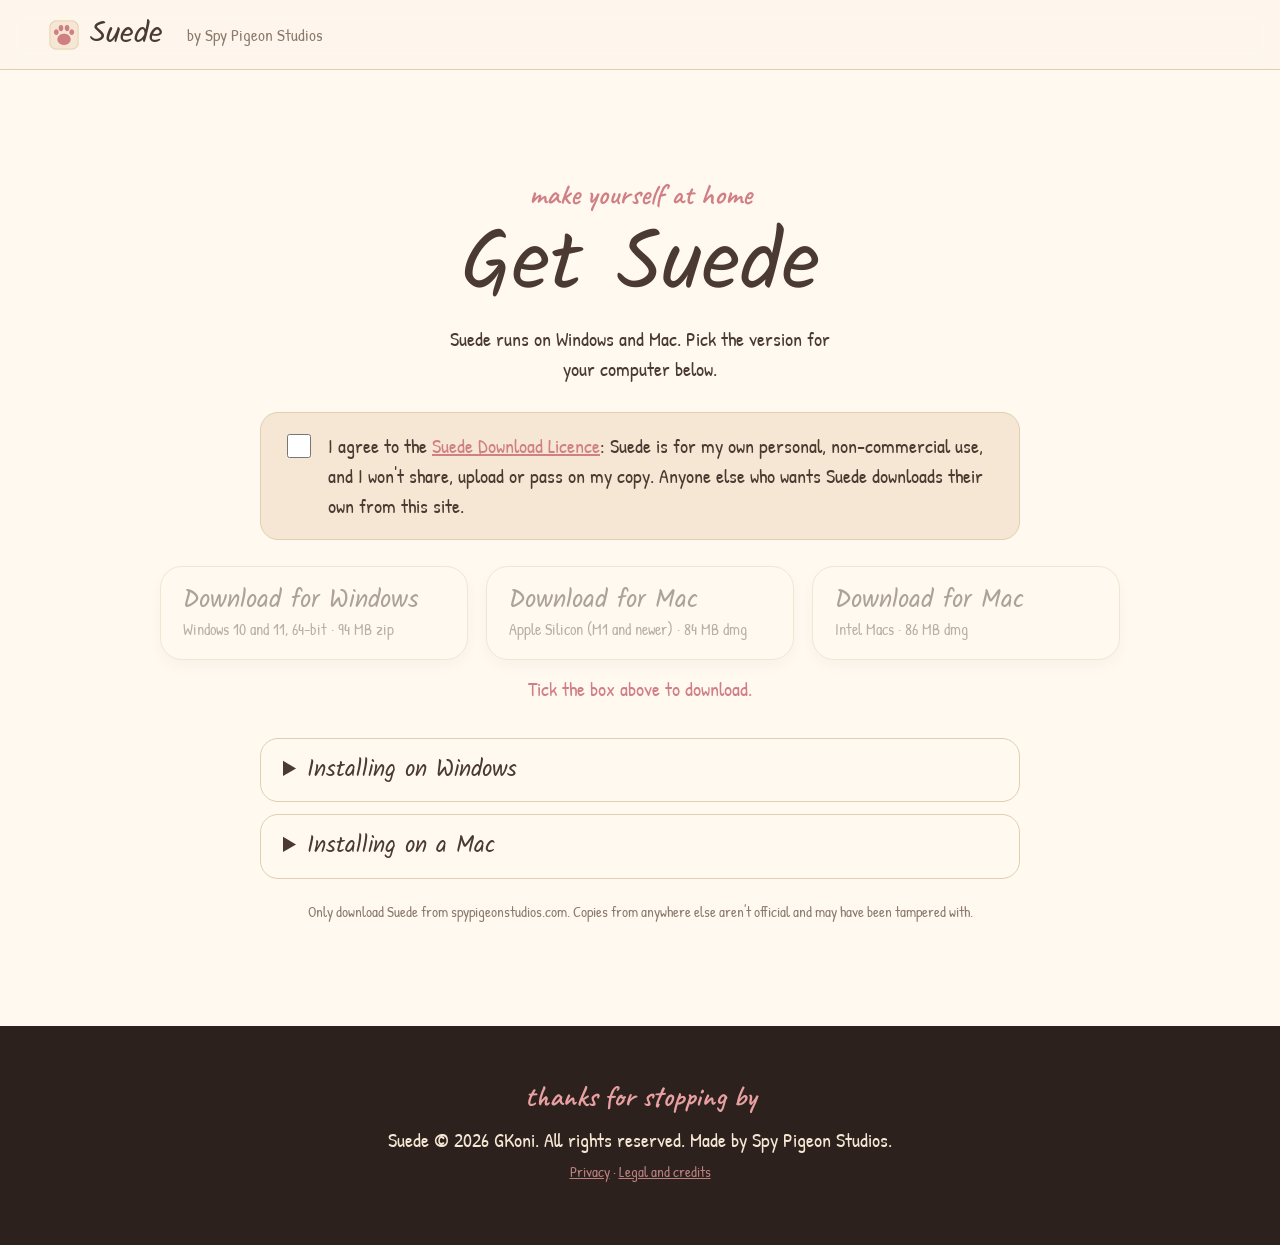
==== get/index.html @ 7450d318 "Add spypigeonstudios.com/get, which shows the right download for your computer Detects Windows, Appl" ====
<!doctype html>
<!-- Suede. Copyright (c) 2026 GKoni. All rights reserved. Made by Spy Pigeon Studios. -->
<html lang="en">
<head>
    <meta charset="utf-8">
    <meta name="viewport" content="width=device-width, initial-scale=1">
    <title>Get Suede</title>
    <meta name="description" content="Download Suede for your computer: Windows, or Mac with Apple Silicon or Intel.">
    <meta property="og:title" content="Get Suede">
    <meta property="og:description" content="Download Suede for your Windows PC or Mac.">
    <meta property="og:image" content="https://spypigeonstudios.com/images/desk-halloween.jpg">
    <meta property="og:url" content="https://spypigeonstudios.com/get/">
    <meta name="theme-color" content="#F6E7D5">
    <link rel="canonical" href="https://spypigeonstudios.com/get/">
    <link rel="icon" href="../favicon.ico">
    <link rel="apple-touch-icon" href="../images/icon-180.png">
    <link rel="stylesheet" href="../style.css">
    <link rel="stylesheet" href="get.css">
</head>
<body class="get-page">
    <header class="top">
        <a class="brand" href="../">
            <img src="../images/icon-64.png" alt="" width="32" height="32">
            <span>Suede</span>
        </a>
        <span class="studio">by Spy Pigeon Studios</span>
    </header>

    <main class="band soft download">
        <p class="script">make yourself at home</p>
        <h1>Get Suede</h1>
        <p class="intro" id="found">Version 1.0.2, for your own personal use.</p>

        <div class="agree-box">
            <label class="agree">
                <input type="checkbox" id="agree">
                <span>I agree to the <a href="../legal.html#download-licence">Suede Download Licence</a>: Suede is for my own personal, non-commercial use, and I won't share, upload or pass on my copy. Anyone else who wants Suede downloads their own from this site.</span>
            </label>
        </div>

        <div class="downloads" id="downloads" aria-disabled="true">
            <a class="get" data-os="windows" aria-label="Download for Windows" href="https://github.com/RonTheRentalCop/Spy-Pigeon-Studios/releases/download/v1.0.2/Suede-1.0.2-windows-x64.zip" download>
                <span class="get-name">Download for Windows</span>
                <span class="get-detail">Windows 10 and 11, 64-bit · 94 MB zip</span>
            </a>
            <a class="get" data-os="mac-arm" aria-label="Download for Mac (Apple Silicon)" href="https://github.com/RonTheRentalCop/Spy-Pigeon-Studios/releases/download/v1.0.2/Suede-1.0.2-mac-apple-silicon.dmg" download>
                <span class="get-name">Download for Mac</span>
                <span class="get-detail">Apple Silicon (M1 and newer) · 84 MB dmg</span>
            </a>
            <a class="get" data-os="mac-intel" aria-label="Download for Mac (Intel)" href="https://github.com/RonTheRentalCop/Spy-Pigeon-Studios/releases/download/v1.0.2/Suede-1.0.2-mac-intel.dmg" download>
                <span class="get-name">Download for Mac</span>
                <span class="get-detail">Intel Macs · 86 MB dmg</span>
            </a>
        </div>
        <p class="tick-first" id="tick-first">Tick the box above to download.</p>

        <p class="switch" id="switch" hidden>
            <button type="button" id="intel" hidden>Got an Intel Mac?</button>
            <button type="button" id="others">Other versions</button>
        </p>

        <div class="install-help">
            <details data-for="windows">
                <summary>Installing on Windows</summary>
                <ol>
                    <li>Unzip the whole Suede folder somewhere you like, such as Documents, and keep everything in it together.</li>
                    <li>Double-click <strong>Suede.exe</strong>.</li>
                    <li>Windows may say "Windows protected your PC" because Suede isn't code-signed yet. Click <strong>More info</strong>, then <strong>Run anyway</strong>.</li>
                    <li>Suede lives in the system tray as a little pink paw. Right-click it to open Suede or quit.</li>
                </ol>
            </details>
            <details data-for="mac">
                <summary>Installing on a Mac</summary>
                <ol>
                    <li>Not sure which Mac you have? Open the Apple menu, choose <strong>About This Mac</strong>, and look at <strong>Chip</strong>. "Apple M…" means Apple Silicon. "Intel" means Intel.</li>
                    <li>Open the downloaded file and drag <strong>Suede</strong> into <strong>Applications</strong>.</li>
                    <li>The first time, macOS may say it can't check Suede because Suede isn't notarised by Apple yet. Open <strong>System Settings</strong>, then <strong>Privacy &amp; Security</strong>, scroll down and click <strong>Open Anyway</strong> next to Suede.</li>
                    <li>Suede lives in the menu bar as a little pink paw.</li>
                </ol>
            </details>
        </div>
        <p class="small center fine-print">Only download Suede from spypigeonstudios.com. Copies from anywhere else aren't official and may have been tampered with.</p>
    </main>

    <footer>
        <p class="script">thanks for stopping by</p>
        <p>Suede &copy; 2026 GKoni. All rights reserved. Made by Spy Pigeon Studios.</p>
        <p class="small"><a href="../privacy.html">Privacy</a> · <a href="../legal.html">Legal and credits</a></p>
    </footer>

    <script src="get.js"></script>
    <script src="../analytics.js"></script>
</body>
</html>
---- style.css ----
@font-face { font-family: "Kalam"; src: url("fonts/Kalam-Regular.ttf") format("truetype"); font-display: swap; }
@font-face { font-family: "Patrick Hand"; src: url("fonts/PatrickHand-Regular.ttf") format("truetype"); font-display: swap; }
@font-face { font-family: "Caveat"; src: url("fonts/Caveat[wght].ttf") format("truetype"); font-weight: 400 700; font-display: swap; }

:root {
    --cream: #F6E7D5;
    --light-cream: #FFF9F0;
    --shadow: #E3CDB0;
    --dark-patch: #4A3A31;
    --deep-brown: #2C211C;
    --pink: #E9A0A3;
    --pink-shadow: #D07F85;
    --vine: #7E8F5E;
    --muted: #8C7A6C;
    --lift: 0 18px 40px rgba(44, 33, 28, 0.18);
}

* { box-sizing: border-box; }

html { scroll-behavior: smooth; }

body {
    margin: 0;
    background: var(--cream);
    color: var(--dark-patch);
    font-family: "Patrick Hand", sans-serif;
    font-size: 20px;
    line-height: 1.5;
}

img { max-width: 100%; height: auto; display: block; }

h1, h2, h3 { font-family: "Kalam", cursive; font-weight: 400; line-height: 1.1; margin: 0; color: var(--dark-patch); }
h2 { font-size: clamp(32px, 4.5vw, 46px); }
h3 { font-size: 26px; }

a { color: var(--pink-shadow); }

.script { font-family: "Caveat", cursive; font-weight: 600; color: var(--pink-shadow); font-size: 30px; margin: 0; }
.small { font-size: 15px; }

.top {
    position: sticky;
    top: 0;
    z-index: 10;
    display: flex;
    align-items: center;
    gap: 24px;
    padding: 12px clamp(16px, 4vw, 48px);
    background: rgba(255, 249, 240, 0.88);
    backdrop-filter: blur(8px);
    border-bottom: 1px solid var(--shadow);
}

.brand { display: flex; align-items: center; gap: 10px; text-decoration: none; color: var(--dark-patch); font-family: "Kalam", cursive; font-size: 30px; }
.top nav { display: flex; gap: 22px; margin-left: auto; }
.top nav a { color: var(--dark-patch); text-decoration: none; }
.top nav a:hover { color: var(--pink-shadow); }
.studio { color: var(--muted); font-size: 17px; }
.discord {
    display: inline-flex;
    align-items: center;
    gap: 8px;
    padding: 6px 16px;
    border-radius: 40px;
    background: var(--pink);
    color: var(--deep-brown);
    font-size: 18px;
    text-decoration: none;
    white-space: nowrap;
    box-shadow: 0 4px 12px rgba(208, 127, 133, 0.3);
    transition: transform 0.2s ease;
}
.discord:hover { transform: translateY(-1px); }
.discord:focus-visible { outline: 3px solid var(--pink-shadow); outline-offset: 3px; }

.hero {
    position: relative;
    overflow: hidden;
    display: grid;
    grid-template-columns: minmax(0, 5fr) minmax(0, 7fr);
    gap: clamp(24px, 4vw, 64px);
    align-items: center;
    padding: clamp(48px, 7vw, 110px) clamp(16px, 5vw, 72px) clamp(60px, 8vw, 120px);
    background: linear-gradient(90deg, rgba(246, 231, 213, 0.94) 0%, rgba(246, 231, 213, 0.75) 45%, rgba(246, 231, 213, 0.35) 100%), url("images/paper-vines.jpg") top right / cover no-repeat;
}

#leaves { position: absolute; inset: 0; width: 100%; height: 100%; pointer-events: none; }
.hero-words, .hero .screen { position: relative; }

.hero h1 { font-size: clamp(84px, 13vw, 160px); line-height: 0.95; color: #7A6A45; text-shadow: 0 2px 0 rgba(255, 249, 240, 0.8); }
.lead { font-size: clamp(21px, 2vw, 25px); max-width: 30ch; margin: 18px 0 28px; }

.actions { display: flex; flex-wrap: wrap; gap: 14px; align-items: center; }

.button, .badge {
    display: inline-flex;
    align-items: center;
    padding: 10px 24px;
    border-radius: 40px;
    font-size: 21px;
    text-decoration: none;
}

.button { background: var(--pink); color: var(--deep-brown); border: 1px solid var(--pink); box-shadow: 0 6px 16px rgba(208, 127, 133, 0.35); transition: transform 0.2s ease; }
.button:hover { transform: translateY(-2px); }
.badge { background: var(--light-cream); border: 1px solid var(--shadow); color: var(--dark-patch); }

.screen {
    position: relative;
    margin: 0;
    padding: 10px;
    background: var(--light-cream);
    border-radius: 18px;
    box-shadow: var(--lift);
}

.screen img { border-radius: 10px; }
.tilt-right { transform: rotate(1.5deg); }
.tilt-left { transform: rotate(-1.5deg); }

.tape {
    position: absolute;
    top: -12px;
    left: 50%;
    width: 110px;
    height: 26px;
    margin-left: -55px;
    background: rgba(233, 160, 163, 0.7);
    transform: rotate(-3deg);
    z-index: 1;
}

.band { padding: clamp(56px, 8vw, 110px) clamp(16px, 5vw, 72px); }
.band.soft { background: var(--light-cream); }
.band > h2, .band > .intro { text-align: center; }
.intro { max-width: 46ch; margin: 14px auto 40px; color: var(--muted); }

.cards { display: grid; grid-template-columns: repeat(auto-fit, minmax(min(300px, 100%), 1fr)); gap: 22px; max-width: 1080px; margin: 0 auto; }

.card {
    background: var(--light-cream);
    border: 1px solid var(--shadow);
    border-radius: 22px;
    padding: 24px 26px;
    box-shadow: 0 6px 18px rgba(44, 33, 28, 0.08);
}

.card h3 { margin-bottom: 8px; }
.card p { margin: 0; }
.note-card { background: #F4C7C3; border-color: var(--pink); border-radius: 4px 4px 26px 4px; transform: rotate(-1deg); }

.tabs { display: flex; flex-wrap: wrap; justify-content: center; gap: 10px; margin-bottom: 28px; }

.tab {
    font: inherit;
    font-size: 19px;
    padding: 8px 20px;
    border-radius: 40px;
    border: 1px solid var(--shadow);
    background: var(--cream);
    color: var(--dark-patch);
    cursor: pointer;
}

.tab.on { background: var(--pink); border-color: var(--pink); color: var(--deep-brown); }
.screen.wide { max-width: 1100px; margin: 0 auto; }
.screen.wide img { transition: opacity 0.35s ease; }
.caption { text-align: center; margin-top: 18px; }

.split { display: grid; grid-template-columns: minmax(0, 1fr) minmax(0, 1fr); gap: clamp(28px, 5vw, 72px); align-items: center; }
.split h2 { margin-bottom: 16px; }

.ticks { list-style: none; padding: 0; margin: 20px 0 0; }
.ticks li { position: relative; padding-left: 32px; margin: 8px 0; }
.ticks li::before { content: ""; position: absolute; left: 4px; top: 9px; width: 12px; height: 7px; border-left: 3px solid var(--vine); border-bottom: 3px solid var(--vine); transform: rotate(-45deg); }

.faq { max-width: 760px; margin: 36px auto 0; }

details {
    background: var(--light-cream);
    border: 1px solid var(--shadow);
    border-radius: 18px;
    padding: 14px 22px;
    margin-bottom: 12px;
}

summary { cursor: pointer; font-family: "Kalam", cursive; font-size: 23px; }
details p { margin: 10px 0 2px; }

footer { text-align: center; padding: 48px 16px 56px; background: var(--deep-brown); color: var(--cream); }
footer p { margin: 6px 0; }
footer .script { color: var(--pink); }
footer .small { color: var(--shadow); opacity: 0.75; }

/* Showcase: the setup exhibit */
.top nav a[aria-current="page"] { color: var(--pink-shadow); }
.exhibit-head { text-align: center; padding-bottom: clamp(28px, 4vw, 48px); }
.exhibit-head h1 { font-size: clamp(56px, 9vw, 104px); color: #7A6A45; margin: 4px 0 0; }
.exhibit-head .intro { margin-bottom: 0; }

.wall { columns: 3 320px; column-gap: 34px; max-width: 1180px; margin: 0 auto; }

.polaroid {
    position: relative;
    display: block;
    width: 100%;
    margin: 22px 0 34px;
    padding: 12px 12px 16px;
    break-inside: avoid;
    font: inherit;
    text-align: left;
    color: inherit;
    background: #FFFDF8;
    border: 0;
    border-radius: 4px;
    box-shadow: var(--lift);
    cursor: zoom-in;
    transform: rotate(var(--tilt, 0deg));
    transition: transform 0.25s ease, box-shadow 0.25s ease;
}

.polaroid:hover, .polaroid:focus-visible { transform: rotate(0deg) scale(1.02); box-shadow: 0 24px 50px rgba(44, 33, 28, 0.24); }
.polaroid:focus-visible { outline: 3px solid var(--pink); outline-offset: 4px; }
.polaroid img { width: 100%; border-radius: 2px; }
.polaroid .words { display: flex; flex-direction: column; gap: 2px; padding: 12px 6px 0; }
.polaroid .what { font-size: 19px; line-height: 1.3; }
.polaroid .who { font-size: 24px; }

.center { text-align: center; margin: 0; }
.showcase-teaser .intro { margin-bottom: 26px; }
.empty { max-width: 520px; margin: 0 auto; text-align: center; padding: 30px; background: var(--cream); border: 2px dashed var(--shadow); border-radius: 22px; }
.empty p { margin: 4px 0; }

.viewer { border: 0; padding: 0; background: transparent; max-width: min(1200px, 94vw); max-height: 92vh; overflow: visible; }
.viewer::backdrop { background: rgba(44, 33, 28, 0.82); }
.viewer figure { margin: 0; padding: 12px 12px 16px; background: #FFFDF8; border-radius: 6px; }
.viewer img { max-height: 78vh; width: auto; margin: 0 auto; border-radius: 3px; }
.viewer figcaption { font-size: 20px; padding: 10px 6px 0; text-align: center; }
.viewer .close { position: absolute; top: -18px; right: -18px; width: 42px; height: 42px; border-radius: 50%; border: 0; background: var(--pink); color: var(--deep-brown); font-size: 28px; line-height: 1; cursor: pointer; box-shadow: var(--lift); }

/* Privacy and legal pages */
.doc { max-width: 820px; margin: 0 auto; }
.doc h1 { font-size: clamp(48px, 7vw, 76px); color: #7A6A45; margin: 4px 0 6px; }
.doc h2, .band.doc > h2 { font-size: clamp(28px, 3.4vw, 34px); margin: 40px 0 10px; text-align: left; }
.doc h3 { font-size: 23px; margin: 24px 0 6px; }
.doc p, .doc li { margin: 0 0 12px; }
.doc ul { padding-left: 24px; margin: 0 0 12px; }
.doc li::marker { color: var(--pink-shadow); }
.doc code { font-size: 0.85em; background: var(--light-cream); border: 1px solid var(--shadow); border-radius: 6px; padding: 1px 6px; overflow-wrap: anywhere; }
.updated { color: var(--muted); }
footer a { color: var(--pink); }

/* Download */
.download > h2, .download > .intro, .download > .script { text-align: center; }
.download > .script { margin-bottom: 4px; }
.agree-box { max-width: 760px; margin: 0 auto 26px; padding: 18px 22px; background: var(--cream); border: 1px solid var(--shadow); border-radius: 18px; }
.agree { display: flex; gap: 14px; align-items: flex-start; cursor: pointer; }
.agree input { flex: none; width: 24px; height: 24px; margin-top: 3px; accent-color: var(--pink-shadow); cursor: pointer; }
.downloads { display: grid; grid-template-columns: repeat(auto-fit, minmax(min(250px, 100%), 1fr)); gap: 18px; max-width: 960px; margin: 0 auto; }
.get {
    display: flex;
    flex-direction: column;
    gap: 2px;
    padding: 18px 22px;
    border-radius: 22px;
    background: var(--light-cream);
    border: 1px solid var(--shadow);
    color: var(--dark-patch);
    text-decoration: none;
    box-shadow: 0 6px 18px rgba(44, 33, 28, 0.08);
    transition: transform 0.2s ease, opacity 0.2s ease;
}
.get.mine { background: var(--pink); border-color: var(--pink); color: var(--deep-brown); box-shadow: 0 8px 20px rgba(208, 127, 133, 0.35); }
.get:hover { transform: translateY(-2px); }
.get-name { font-family: "Kalam", cursive; font-size: 25px; line-height: 1.2; }
.get-detail { font-size: 16px; opacity: 0.85; }
.downloads[aria-disabled="true"] .get { opacity: 0.45; cursor: not-allowed; transform: none; }
.tick-first { text-align: center; color: var(--pink-shadow); margin: 14px 0 0; }
.tick-first.nudge { animation: nudge 0.4s ease; }
@keyframes nudge { 25% { transform: translateX(-6px); } 75% { transform: translateX(6px); } }
.install-help { max-width: 760px; margin: 34px auto 0; }
.install-help ol { margin: 10px 0 4px; padding-left: 24px; }
.install-help li { margin-bottom: 6px; }
.fine-print { color: var(--muted); margin-top: 22px; }
.actions .badge { text-decoration: none; }

/* Socials */
.socials { display: flex; gap: 6px; }
.social {
    display: inline-flex;
    align-items: center;
    justify-content: center;
    width: 38px;
    height: 38px;
    border-radius: 50%;
    color: var(--dark-patch);
    background: rgba(255, 249, 240, 0.7);
    border: 1px solid var(--shadow);
    transition: transform 0.2s ease, background 0.2s ease;
}
.social:hover { background: var(--pink); border-color: var(--pink); color: var(--deep-brown); transform: translateY(-1px); }
.social:focus-visible, .follow a:focus-visible { outline: 3px solid var(--pink-shadow); outline-offset: 3px; }
.follow-title { font-family: "Kalam", cursive; font-size: 22px; margin: 14px 0 8px; }
.follow { list-style: none; display: flex; flex-wrap: wrap; justify-content: center; gap: 10px; padding: 0; margin: 0 0 22px; }
.follow a {
    display: inline-flex;
    align-items: center;
    gap: 8px;
    padding: 8px 16px;
    border-radius: 40px;
    color: var(--cream);
    text-decoration: none;
    border: 1px solid rgba(246, 231, 213, 0.35);
    transition: background 0.2s ease;
}
.follow a:hover { background: rgba(233, 160, 163, 0.25); }
.follow .handle { opacity: 0.7; font-size: 0.9em; }

/* Tiny Towing */
.tt-hero {
    position: relative;
    min-height: min(82vh, 760px);
    display: flex;
    align-items: center;
    padding: clamp(48px, 7vw, 100px) clamp(16px, 5vw, 72px);
    justify-content: center;
    background: radial-gradient(ellipse at 80% 30%, rgba(255, 196, 107, 0.35), transparent 60%), linear-gradient(160deg, #5B3A22 0%, #3A2618 55%, #261A12 100%);
    color: #FFF3DF;
}
.tt-hero-words { max-width: 640px; }
.tt-kicker { font-family: "Caveat", cursive; font-weight: 700; font-size: 28px; color: #FFC46B; margin: 0; }
.tt-title { font-family: "Kalam", cursive; font-weight: 700; font-size: clamp(72px, 11vw, 140px); line-height: 0.95; color: #FFF3DF; text-shadow: 0 4px 0 rgba(38, 26, 18, 0.6); margin: 6px 0 18px; }
.tt-lead { font-size: clamp(20px, 2vw, 25px); margin: 0 0 28px; }
.tt-actions { display: flex; flex-wrap: wrap; gap: 14px; }
.tt-button {
    display: inline-flex;
    align-items: center;
    padding: 12px 26px;
    border-radius: 14px;
    background: #E07A2B;
    border: 2px solid #9E4E14;
    color: #FFF3DF;
    font-size: 21px;
    text-decoration: none;
    box-shadow: 0 5px 0 #9E4E14;
    transition: transform 0.2s ease;
}
.tt-button:hover { transform: translateY(-2px); }
.tt-button.ghost { background: #2F6B4A; border-color: #1C4430; box-shadow: 0 5px 0 #1C4430; }
.tt-button:focus-visible { outline: 3px solid #FFC46B; outline-offset: 3px; }
.tt-facts { display: flex; flex-wrap: wrap; gap: 10px; margin: 28px 0 0; }
.tt-facts span { padding: 4px 14px; border-radius: 40px; background: rgba(255, 243, 223, 0.15); border: 1px solid rgba(255, 243, 223, 0.35); font-size: 17px; }
.tt-hero-shot { transform: rotate(2deg); background: #FFF3DF; }
.tt-hero-shot img { border-radius: 10px; }

.tt-page { max-width: 1120px; margin: 0 auto; padding: 0 clamp(16px, 5vw, 48px) 40px; font-size: 22px; line-height: 1.6; color: var(--dark-patch); }
.tt-section { padding: clamp(48px, 7vw, 88px) 0 0; }
.tt-section h2 { font-size: clamp(34px, 4.5vw, 48px); margin-bottom: 14px; color: #3A2618; }
.tt-section h3 { font-size: 27px; margin-bottom: 6px; color: #3A2618; }
.tt-section p { margin: 0 0 14px; }
.tt-sub, .tt-note { color: var(--muted); font-size: 19px; }
.tt-about { display: grid; grid-template-columns: minmax(0, 4fr) minmax(0, 6fr); gap: clamp(28px, 5vw, 64px); align-items: center; }
.tt-steps { list-style: none; padding: 0; margin: 10px 0 0; display: grid; grid-template-columns: repeat(2, minmax(0, 1fr)); gap: 20px; }
.tt-steps li, .tt-events article {
    position: relative;
    background: var(--light-cream);
    border: 1px solid var(--shadow);
    border-radius: 20px;
    padding: 22px 26px;
    box-shadow: 0 6px 18px rgba(44, 33, 28, 0.08);
}
.tt-steps li { padding-left: 84px; }
.tt-steps p, .tt-events p { margin: 0; font-size: 20px; }
.tt-num {
    position: absolute; left: 22px; top: 22px;
    width: 44px; height: 44px; border-radius: 50%;
    display: grid; place-items: center;
    background: #E07A2B; color: #FFF3DF; font-family: "Kalam", cursive; font-size: 26px;
}
.tt-events { display: grid; grid-template-columns: repeat(3, minmax(0, 1fr)); gap: 20px; margin-top: 10px; }
.tt-events article { border-top: 6px solid #E07A2B; }
.tt-hero-inner { width: 100%; max-width: 1120px; margin: 0 auto; display: grid; grid-template-columns: minmax(0, 6fr) minmax(0, 5fr); gap: clamp(28px, 5vw, 64px); align-items: center; }
.tt-section > h2, .tt-sub { text-align: center; }
.tt-about { grid-template-columns: minmax(0, 1fr); justify-items: center; text-align: center; max-width: 900px; margin: 0 auto; }
.tt-about-words { max-width: 700px; }
.tt-steps, .tt-events { max-width: 1024px; margin-left: auto; margin-right: auto; }
.tt-team { text-align: center; max-width: 760px; margin: 0 auto; }
.tt-punch { font-family: "Kalam", cursive; font-size: clamp(26px, 3vw, 34px); color: #9E4E14; margin-top: 10px; }
.tt-support { text-align: center; }
.tt-support > p { max-width: 640px; margin: 0 auto 26px; }
.center-actions { justify-content: center; }
.tt-button.big { font-size: 25px; padding: 14px 34px; }
.next-project { display: grid; grid-template-columns: minmax(0, 1fr) minmax(0, 1fr); gap: clamp(28px, 5vw, 72px); align-items: center; }

@media (max-width: 1180px) {
    .studio, .socials { display: none; }
}
.top nav a { white-space: nowrap; }

@media (max-width: 860px) {
    .hero, .split, .next-project, .tt-hero-inner, .tt-about { grid-template-columns: minmax(0, 1fr); }
    .tt-steps, .tt-events { grid-template-columns: minmax(0, 1fr); }
    .split.flip > figure { order: 2; }
    .top nav, .studio, .socials { display: none; }
    .discord { margin-left: auto; font-size: 16px; padding: 6px 14px; }
    .lead { max-width: none; }
    .viewer .close { top: 8px; right: 8px; }
}

@media (prefers-reduced-motion: reduce) {
    html { scroll-behavior: auto; }
    .button, .polaroid, .discord, .get, .social, .follow a, .tt-button { transition: none; }
    .tick-first.nudge { animation: none; }
}

.offer {
    display: flex;
    align-items: center;
    justify-content: space-between;
    gap: clamp(20px, 4vw, 56px);
    padding: clamp(28px, 4vw, 44px) clamp(16px, 5vw, 72px);
    background: linear-gradient(135deg, var(--pink) 0%, #F2C4C3 100%);
    color: var(--deep-brown);
    border-bottom: 1px solid var(--pink-shadow);
}

.offer .script { color: var(--deep-brown); opacity: 0.75; }
.offer h2 { font-size: clamp(34px, 5vw, 58px); color: var(--deep-brown); margin: 2px 0 10px; }
.offer-words p:last-child { margin: 0; max-width: 52ch; font-size: clamp(18px, 1.8vw, 21px); }
.offer-action { display: flex; flex-direction: column; align-items: center; gap: 10px; flex: none; }

.offer-button {
    display: inline-flex;
    align-items: center;
    gap: 10px;
    padding: 14px 28px;
    border-radius: 40px;
    background: var(--deep-brown);
    color: var(--light-cream);
    font-size: clamp(19px, 1.8vw, 22px);
    text-decoration: none;
    white-space: nowrap;
    box-shadow: 0 8px 22px rgba(44, 33, 28, 0.3);
    transition: transform 0.2s ease;
}

.offer-button:hover { transform: translateY(-2px); }
.offer-button:focus-visible { outline: 3px solid var(--light-cream); outline-offset: 3px; }
.offer-left { font-family: "Caveat", cursive; font-weight: 700; font-size: 24px; }

@media (max-width: 860px) {
    .offer { flex-direction: column; align-items: flex-start; }
    .offer-action { align-items: flex-start; }
    .offer-button { white-space: normal; }
}

@media (prefers-reduced-motion: reduce) {
    .offer-button { transition: none; }
}
---- get/get.css ----
.get-page [hidden] { display: none !important; }

.get-page main { min-height: 60vh; }
.get-page main > h1 { font-size: clamp(48px, 8vw, 84px); text-align: center; margin: 0 0 6px; }
.get-page main > .script, .get-page main > .intro { text-align: center; }
.get-page main > .intro { max-width: 46ch; margin: 10px auto 28px; color: var(--dark-patch); }

.get-page .downloads.single { max-width: 420px; grid-template-columns: 1fr; }
.get-page .downloads .get.mine { text-align: center; }

.switch { display: flex; justify-content: center; flex-wrap: wrap; gap: 10px; margin: 18px 0 0; }
.switch button {
    font: inherit;
    font-size: 18px;
    padding: 6px 16px;
    border-radius: 40px;
    border: 1px solid var(--shadow);
    background: var(--cream);
    color: var(--dark-patch);
    cursor: pointer;
}
.switch button:hover { border-color: var(--pink-shadow); color: var(--pink-shadow); }
.switch button:focus-visible { outline: 3px solid var(--pink-shadow); outline-offset: 2px; }
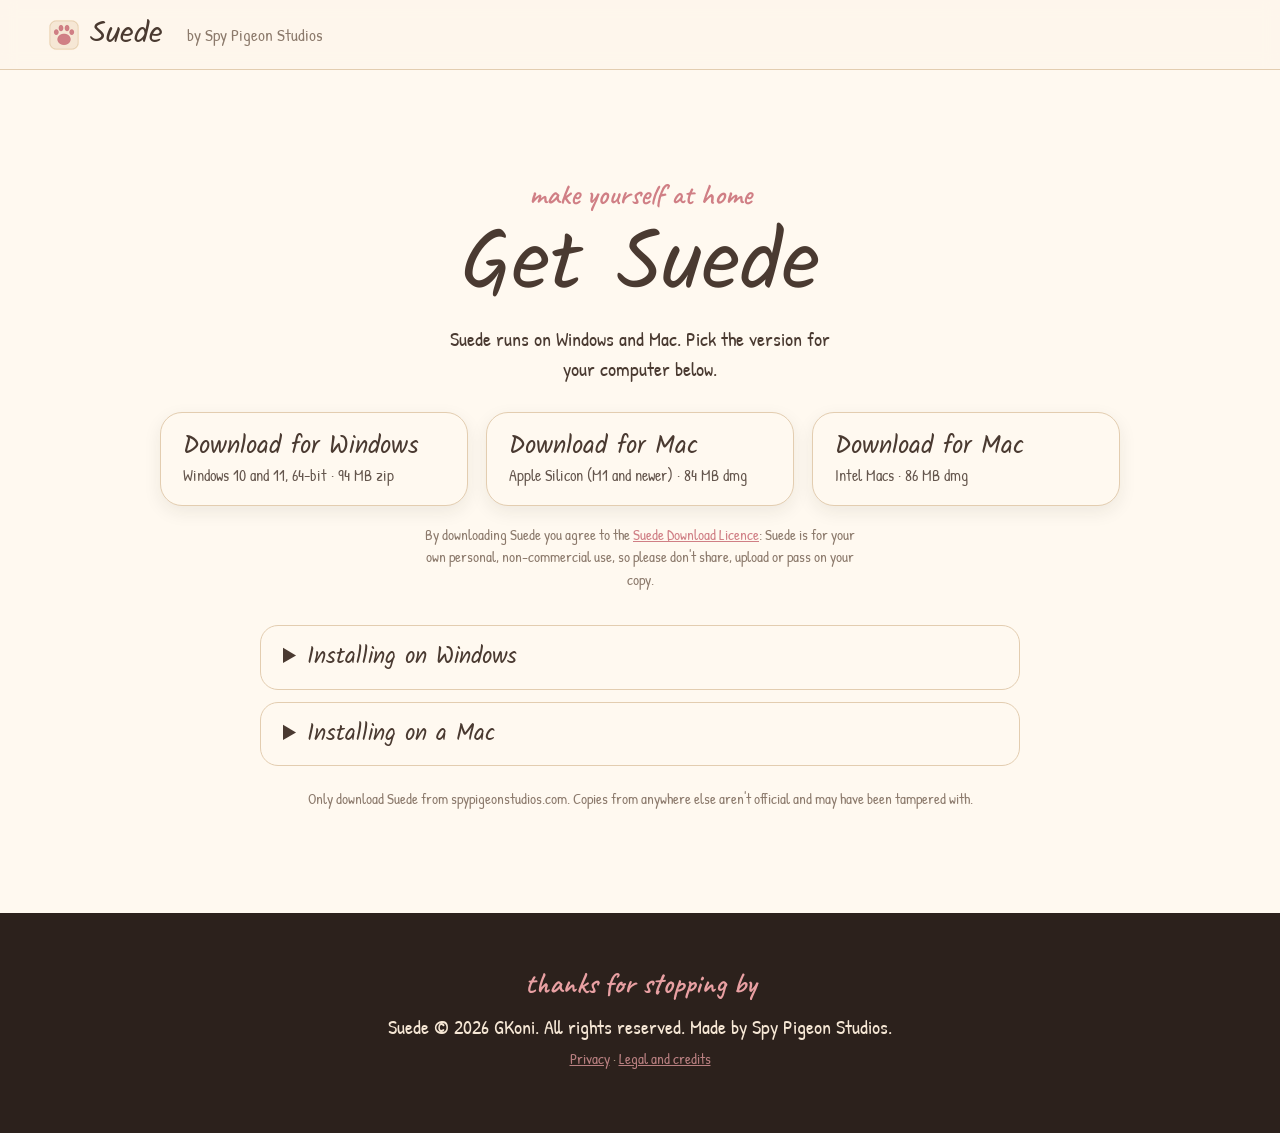
==== commit 5a5a6992: "Start the Suede download automatically on /get The page now starts the right download for Windows, A" ====
--- a/get/index.html
+++ b/get/index.html
@@ -31,14 +31,7 @@
         <h1>Get Suede</h1>
         <p class="intro" id="found">Version 1.0.2, for your own personal use.</p>
 
-        <div class="agree-box">
-            <label class="agree">
-                <input type="checkbox" id="agree">
-                <span>I agree to the <a href="../legal.html#download-licence">Suede Download Licence</a>: Suede is for my own personal, non-commercial use, and I won't share, upload or pass on my copy. Anyone else who wants Suede downloads their own from this site.</span>
-            </label>
-        </div>
-
-        <div class="downloads" id="downloads" aria-disabled="true">
+        <div class="downloads" id="downloads">
             <a class="get" data-os="windows" aria-label="Download for Windows" href="https://github.com/RonTheRentalCop/Spy-Pigeon-Studios/releases/download/v1.0.2/Suede-1.0.2-windows-x64.zip" download>
                 <span class="get-name">Download for Windows</span>
                 <span class="get-detail">Windows 10 and 11, 64-bit · 94 MB zip</span>
@@ -52,11 +45,11 @@
                 <span class="get-detail">Intel Macs · 86 MB dmg</span>
             </a>
         </div>
-        <p class="tick-first" id="tick-first">Tick the box above to download.</p>
+        <p class="licence-note">By downloading Suede you agree to the <a href="../legal.html#download-licence">Suede Download Licence</a>: Suede is for your own personal, non-commercial use, so please don't share, upload or pass on your copy.</p>
 
         <p class="switch" id="switch" hidden>
-            <button type="button" id="intel" hidden>Got an Intel Mac?</button>
-            <button type="button" id="others">Other versions</button>
+            <button type="button" id="intel" hidden>Got an Intel Mac? Get that one instead</button>
+            <button type="button" id="others">Wrong version? See them all</button>
         </p>
 
         <div class="install-help">
--- a/get/get.css
+++ b/get/get.css
@@ -21,3 +21,5 @@
 }
 .switch button:hover { border-color: var(--pink-shadow); color: var(--pink-shadow); }
 .switch button:focus-visible { outline: 3px solid var(--pink-shadow); outline-offset: 2px; }
+
+.licence-note { max-width: 62ch; margin: 18px auto 0; text-align: center; font-size: 15px; color: var(--muted); }
